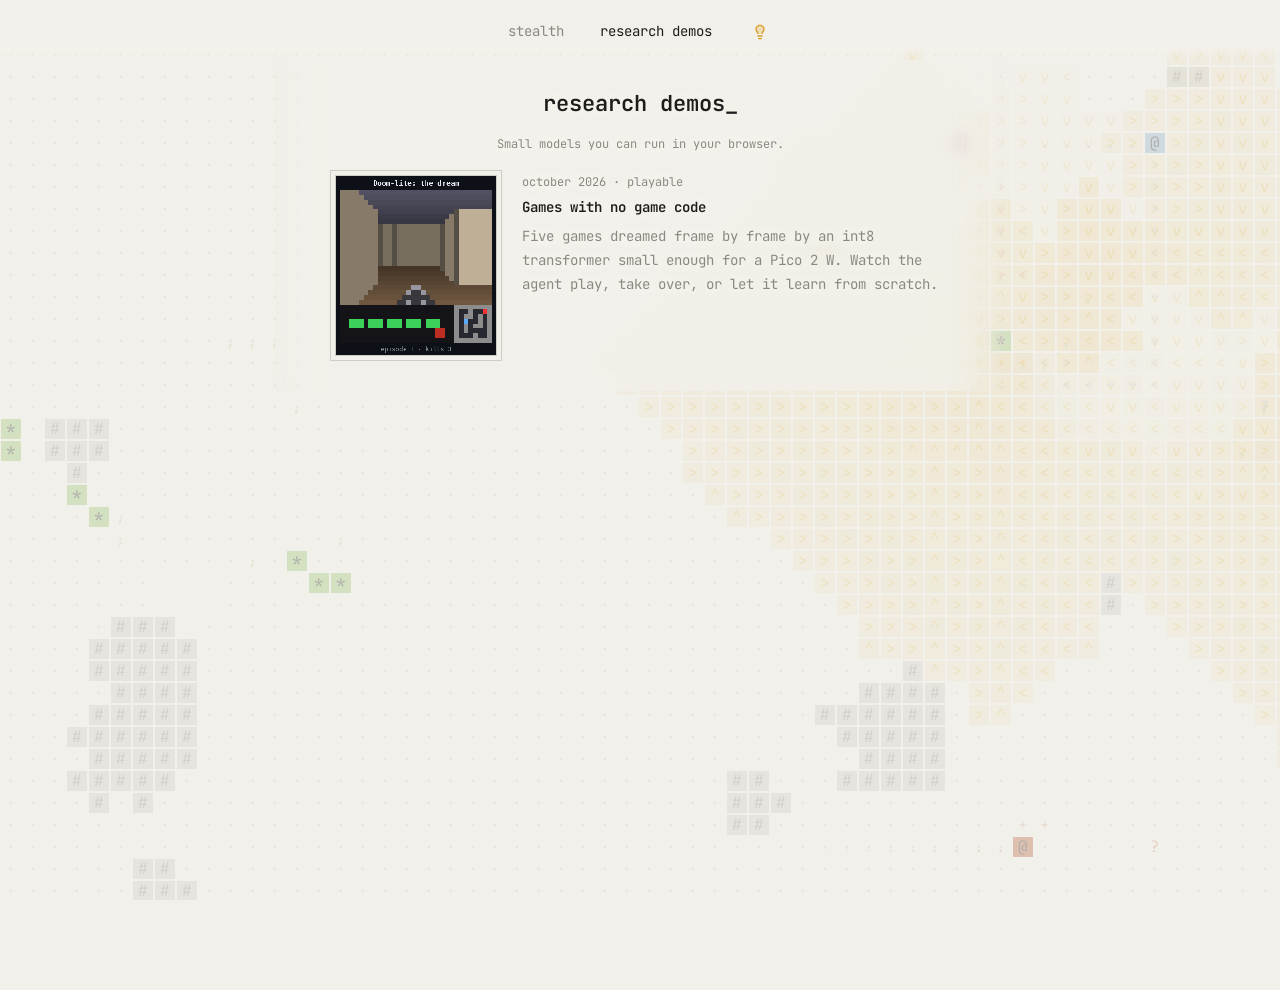
==== demos.html @ bd8e2ba2 "Added the page" ====
<!doctype html>
<html lang="en">
<head>
  <meta charset="utf-8">
  <meta name="viewport" content="width=device-width, initial-scale=1">
  <title>Research Demos · Verdin Systems</title>
  <link rel="icon" href="data:image/svg+xml,<svg xmlns='http://www.w3.org/2000/svg' viewBox='0 0 16 16'><rect width='16' height='16' fill='%23d8b23c'/></svg>">
  <script>try { if (localStorage.getItem('theme') === 'dark') document.documentElement.dataset.theme = 'dark'; } catch {}</script>
  <link rel="preconnect" href="https://fonts.googleapis.com">
  <link rel="preconnect" href="https://fonts.gstatic.com" crossorigin>
  <link rel="stylesheet" href="https://fonts.googleapis.com/css2?family=JetBrains+Mono:wght@400;600&display=swap">
  <link rel="stylesheet" href="style.css">
</head>
<body class="post">
  <canvas id="world" aria-hidden="true"></canvas>
  <nav>
    <a href="index.html">stealth</a>
    <a href="demos.html" aria-current="page">research demos</a>
    <button id="lamp" aria-label="Toggle light" aria-pressed="true">
      <svg width="16" height="16" viewBox="0 0 24 24" fill="none" stroke="currentColor" stroke-width="2" stroke-linecap="round" stroke-linejoin="round"><path d="M15 14c.2-1 .7-1.7 1.5-2.5 1-.9 1.5-2.2 1.5-3.5A6 6 0 0 0 6 8c0 1 .2 2.2 1.5 3.5.7.7 1.3 1.5 1.5 2.5"/><path d="M9 18h6"/><path d="M10 22h4"/></svg>
    </button>
  </nav>
    <main class="post">
    <h1>research demos<span class="cursor">_</span></h1>
    <p class="meta">Small models you can run in your browser.</p>
    <ul class="posts">
      <li>
        <a href="tinyworldformer.html">
          <img src="media/dream_doomlite.gif" alt="Doom-lite, dreamed frame by frame" width="160">
          <span>
            <span class="meta">october 2026 · playable</span>
            <strong>Games with no game code</strong>
            <span class="summary">Five games dreamed frame by frame by an int8 transformer small enough for a Pico 2 W. Watch the agent play, take over, or let it learn from scratch.</span>
          </span>
        </a>
      </li>
    </ul>
  </main>
  <script src="sim.js"></script>
</body>
</html>
---- style.css ----
:root {
  color-scheme: light;
  --bg: #f2f0ea; --fg: #1d1d1b; --muted: #8a8882; --ink: #1d1d1b;
  --g: #d4658f; --d: #8a8882; --y: #dcaa28; --r: #b4532a; --s: #8cc062; --b: #7fa6c9;
  --trail: #cfccc3;
}
:root[data-theme="dark"] {
  color-scheme: dark;
  --bg: #1a1a19; --fg: #ecebe6; --muted: #7d7c77; --ink: #1a1a19;
  --g: #e58fb7; --d: #5b5a56; --y: #d8b23c; --r: #b85a2e; --s: #8fb56a; --b: #7d97ad;
  --trail: #3a3936;
}

* { margin: 0; box-sizing: border-box; }
html, body { height: 100%; }
body {
  background: var(--bg); color: var(--fg); overflow: hidden; cursor: crosshair; touch-action: none;
  font: 14px/1.7 "JetBrains Mono", ui-monospace, "SF Mono", Menlo, Consolas, monospace;
}

#world { position: fixed; inset: 0; width: 100%; height: 100%; pointer-events: none; }

nav {
  position: fixed; top: 20px; left: 0; right: 0; z-index: 1;
  display: flex; justify-content: center; align-items: center; gap: 36px;
}
nav a { color: var(--muted); text-decoration: none; }
nav a:hover, nav a[aria-current] { color: var(--fg); }
nav button { background: none; border: 0; padding: 4px; color: var(--muted); cursor: pointer; display: grid; }
nav button:hover { color: var(--fg); }
nav button[aria-pressed="true"] { color: #d99a1c; }
nav button[aria-pressed="true"] svg { fill: currentColor; fill-opacity: .25; }

/* switching theme: the new colors spread outward from the bulb */
::view-transition-old(root), ::view-transition-new(root) { animation: none; mix-blend-mode: normal; }
::view-transition-old(root) { z-index: 0; }
::view-transition-new(root) { z-index: 1; }

#hud {
  position: fixed; top: 20px; right: max(16px, 4vw); z-index: 1;
  font-family: inherit; font-size: 10.5px; line-height: 1.5; color: var(--muted); pointer-events: none;
}

main {
  position: fixed; left: max(16px, 18vw); bottom: 22vh; z-index: 1;
}
main::before, #hud::before {
  content: ''; position: absolute; inset: -40px -80px; z-index: -1;
  background: color-mix(in srgb, var(--bg) 55%, transparent);
  -webkit-backdrop-filter: blur(8px); backdrop-filter: blur(8px);
  -webkit-mask-image: radial-gradient(closest-side, #000 65%, transparent);
  mask-image: radial-gradient(closest-side, #000 65%, transparent);
}
nav, #hud, main { text-shadow: 0 0 8px var(--bg), 0 0 8px var(--bg), 0 0 3px var(--bg); }
.mission { margin-top: 6px; color: var(--muted); }
.cursor { animation: blink 1.1s steps(1) infinite; }
@keyframes blink { 50% { opacity: 0; } }

@media (max-width: 640px) { nav { gap: 20px; font-size: 13px; } #hud { display: none; } }
@media (prefers-reduced-motion: reduce) { .cursor { animation: none; } }

/* research demos, as a post: a scrolling column over a quiet world */
body.post { overflow-x: hidden; overflow-y: auto; touch-action: auto; cursor: auto; }
body.post #world { opacity: .3; }
main.post { position: relative; left: auto; bottom: auto; width: min(620px, calc(100vw - 32px)); margin: 90px auto; }
main.post::before { inset: -30px -60px;
  -webkit-mask-image: linear-gradient(90deg, transparent, #000 60px, #000 calc(100% - 60px), transparent); mask-image: linear-gradient(90deg, transparent, #000 60px, #000 calc(100% - 60px), transparent); background: color-mix(in srgb, var(--bg) 80%, transparent); }
main.post > * + * { margin-top: 16px; }
main.post h2 { font-size: 15px; font-weight: 600; margin-top: 40px; }
main.post h1 { font-size: 22px; line-height: 1.3; font-weight: 600; margin-top: 4px; }
.meta, .caption { font-size: 12px; line-height: 1.6; color: var(--muted); }
main.post a { color: var(--fg); text-underline-offset: 3px; }
.row { display: flex; flex-wrap: wrap; gap: 4px 18px; }
main.post button { font: inherit; background: none; border: 0; padding: 0; color: var(--fg); cursor: pointer; text-decoration: underline dotted; text-underline-offset: 3px; }
main.post button[hidden] { display: none; }
main.post button[aria-pressed="true"] { color: var(--y); }
#games button, #pad button { text-decoration: none; color: var(--muted); }
#games button:hover, #games button[aria-current], #pad button:hover { color: var(--fg); }
#games button[aria-current]::before { content: '> '; color: var(--y); }
#stage { height: 44vh; display: flex; align-items: flex-end; }
#stage canvas { display: block; image-rendering: pixelated; background: #000; max-height: 100%; touch-action: none;
  box-shadow: 0 0 0 1px var(--trail), 0 0 0 7px var(--bg), 0 0 0 8px var(--trail); }
.caption { white-space: pre-wrap; margin-top: 12px; min-height: 3em; }
@media (max-width: 640px) { main.post { margin-top: 70px; } main.post::before { inset: -30px -16px; } }

/* the list of posts */
.posts { list-style: none; padding: 0; margin-top: 32px; }
.posts li + li { margin-top: 28px; }
.posts a { display: flex; gap: 20px; align-items: flex-start; text-decoration: none; color: var(--fg); }
.posts img { flex: none; image-rendering: pixelated; box-shadow: 0 0 0 1px var(--trail), 0 0 0 5px var(--bg), 0 0 0 6px var(--trail); margin: 6px; }
.posts strong { display: block; font-weight: 600; margin-top: 2px; }
.posts a:hover strong { text-decoration: underline; text-underline-offset: 3px; }
.posts .summary { display: block; margin-top: 6px; color: var(--muted); }
@media (max-width: 640px) { .posts a { flex-direction: column; } }

/* the write-up under the demo */
main.post h3 { font-size: 14px; font-weight: 600; margin-top: 28px; }
.writeup > * + * { margin-top: 16px; }
.writeup img { display: block; max-width: 100%; height: auto; image-rendering: pixelated; margin: 0 auto; }
.writeup ul, .writeup ol { padding-left: 20px; }
.writeup li + li { margin-top: 6px; }
.writeup code { overflow-wrap: anywhere; font-family: inherit; font-size: 12.5px; color: var(--muted); }
.writeup .table { overflow-x: auto; }
.writeup table { border-collapse: collapse; font-size: 12px; line-height: 1.5; min-width: 100%; }
.writeup th, .writeup td { text-align: left; vertical-align: top; padding: 5px 14px 5px 0; border-bottom: 1px solid var(--trail); }
.writeup th { font-weight: 600; color: var(--muted); }
.writeup .gallery { display: flex; flex-wrap: wrap; gap: 12px; align-items: flex-start; }
.writeup .gallery img { width: calc(25% - 9px); margin: 0; }
.video video { display: block; width: auto; max-width: 100%; max-height: 80vh; aspect-ratio: 9 / 16; background: #000;
  box-shadow: 0 0 0 1px var(--trail), 0 0 0 7px var(--bg), 0 0 0 8px var(--trail); margin: 8px; }
nav.toc { position: static; display: flex; flex-direction: column; align-items: flex-start; gap: 2px; margin-top: 40px; font-size: 13px; }
nav.toc a { color: var(--muted); text-decoration: none; }
nav.toc a:hover { color: var(--fg); }
nav.toc a::before { content: '# '; color: var(--y); }
[id] { scroll-margin-top: 64px; }
@media (max-width: 640px) { .writeup .gallery img { width: calc(50% - 6px); } }
/* on a scrolling page the nav needs its own ground */
body.post > nav { z-index: 2; top: 0; padding: 20px 0 16px; background: linear-gradient(var(--bg) 75%, transparent); }
/* centred: the column on the page, and inside it the demo, the media and the headings */
main.post h1, main.post h2, main.post > .meta, .caption, .row { text-align: center; justify-content: center; }
main.post > p:not(.meta):not(.caption) { text-align: left; }
#stage { justify-content: center; }
.video video, .writeup img { margin-left: auto; margin-right: auto; }
.writeup .gallery { justify-content: center; }
.posts a { justify-content: center; }
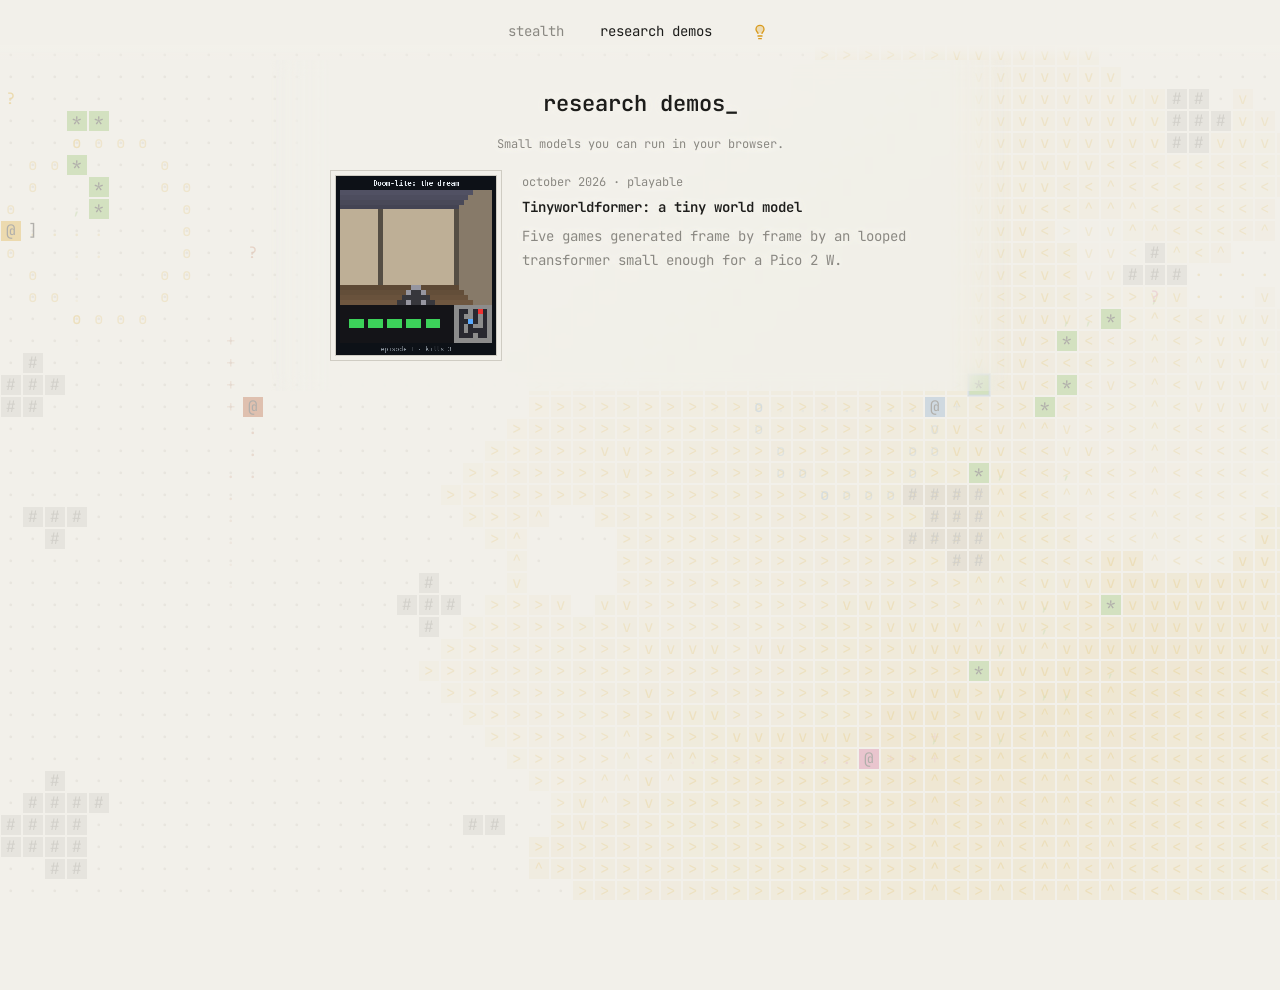
==== commit edcd3b5a: "Improvement and rendering of tinyworldformer" ====
--- a/demos.html
+++ b/demos.html
@@ -1,36 +1,46 @@
 <!doctype html>
 <html lang="en">
+
 <head>
   <meta charset="utf-8">
   <meta name="viewport" content="width=device-width, initial-scale=1">
   <title>Research Demos · Verdin Systems</title>
-  <link rel="icon" href="data:image/svg+xml,<svg xmlns='http://www.w3.org/2000/svg' viewBox='0 0 16 16'><rect width='16' height='16' fill='%23d8b23c'/></svg>">
-  <script>try { if (localStorage.getItem('theme') === 'dark') document.documentElement.dataset.theme = 'dark'; } catch {}</script>
+  <link rel="icon"
+    href="data:image/svg+xml,<svg xmlns='http://www.w3.org/2000/svg' viewBox='0 0 16 16'><rect width='16' height='16' fill='%23d8b23c'/></svg>">
+  <script>try { if (localStorage.getItem('theme') === 'dark') document.documentElement.dataset.theme = 'dark'; } catch { }</script>
   <link rel="preconnect" href="https://fonts.googleapis.com">
   <link rel="preconnect" href="https://fonts.gstatic.com" crossorigin>
   <link rel="stylesheet" href="https://fonts.googleapis.com/css2?family=JetBrains+Mono:wght@400;600&display=swap">
   <link rel="stylesheet" href="style.css">
 </head>
+
 <body class="post">
   <canvas id="world" aria-hidden="true"></canvas>
   <nav>
     <a href="index.html">stealth</a>
     <a href="demos.html" aria-current="page">research demos</a>
     <button id="lamp" aria-label="Toggle light" aria-pressed="true">
-      <svg width="16" height="16" viewBox="0 0 24 24" fill="none" stroke="currentColor" stroke-width="2" stroke-linecap="round" stroke-linejoin="round"><path d="M15 14c.2-1 .7-1.7 1.5-2.5 1-.9 1.5-2.2 1.5-3.5A6 6 0 0 0 6 8c0 1 .2 2.2 1.5 3.5.7.7 1.3 1.5 1.5 2.5"/><path d="M9 18h6"/><path d="M10 22h4"/></svg>
+      <svg width="16" height="16" viewBox="0 0 24 24" fill="none" stroke="currentColor" stroke-width="2"
+        stroke-linecap="round" stroke-linejoin="round">
+        <path
+          d="M15 14c.2-1 .7-1.7 1.5-2.5 1-.9 1.5-2.2 1.5-3.5A6 6 0 0 0 6 8c0 1 .2 2.2 1.5 3.5.7.7 1.3 1.5 1.5 2.5" />
+        <path d="M9 18h6" />
+        <path d="M10 22h4" />
+      </svg>
     </button>
   </nav>
-    <main class="post">
+  <main class="post">
     <h1>research demos<span class="cursor">_</span></h1>
     <p class="meta">Small models you can run in your browser.</p>
     <ul class="posts">
       <li>
-        <a href="tinyworldformer.html">
+        <a href="posts/tinyworldformer.html">
           <img src="media/dream_doomlite.gif" alt="Doom-lite, dreamed frame by frame" width="160">
           <span>
             <span class="meta">october 2026 · playable</span>
-            <strong>Games with no game code</strong>
-            <span class="summary">Five games dreamed frame by frame by an int8 transformer small enough for a Pico 2 W. Watch the agent play, take over, or let it learn from scratch.</span>
+            <strong>Tinyworldformer: a tiny world model</strong>
+            <span class="summary">Five games generated frame by frame by an looped transformer small enough for a Pico 2
+              W.</span>
           </span>
         </a>
       </li>
@@ -38,4 +48,5 @@
   </main>
   <script src="sim.js"></script>
 </body>
-</html>
+
+</html>
--- a/style.css
+++ b/style.css
@@ -123,3 +123,5 @@
 .video video, .writeup img { margin-left: auto; margin-right: auto; }
 .writeup .gallery { justify-content: center; }
 .posts a { justify-content: center; }
+.repo a { display: inline-flex; align-items: center; gap: 8px; font-size: 13px; text-decoration: none; }
+.repo a:hover { text-decoration: underline; text-underline-offset: 3px; }
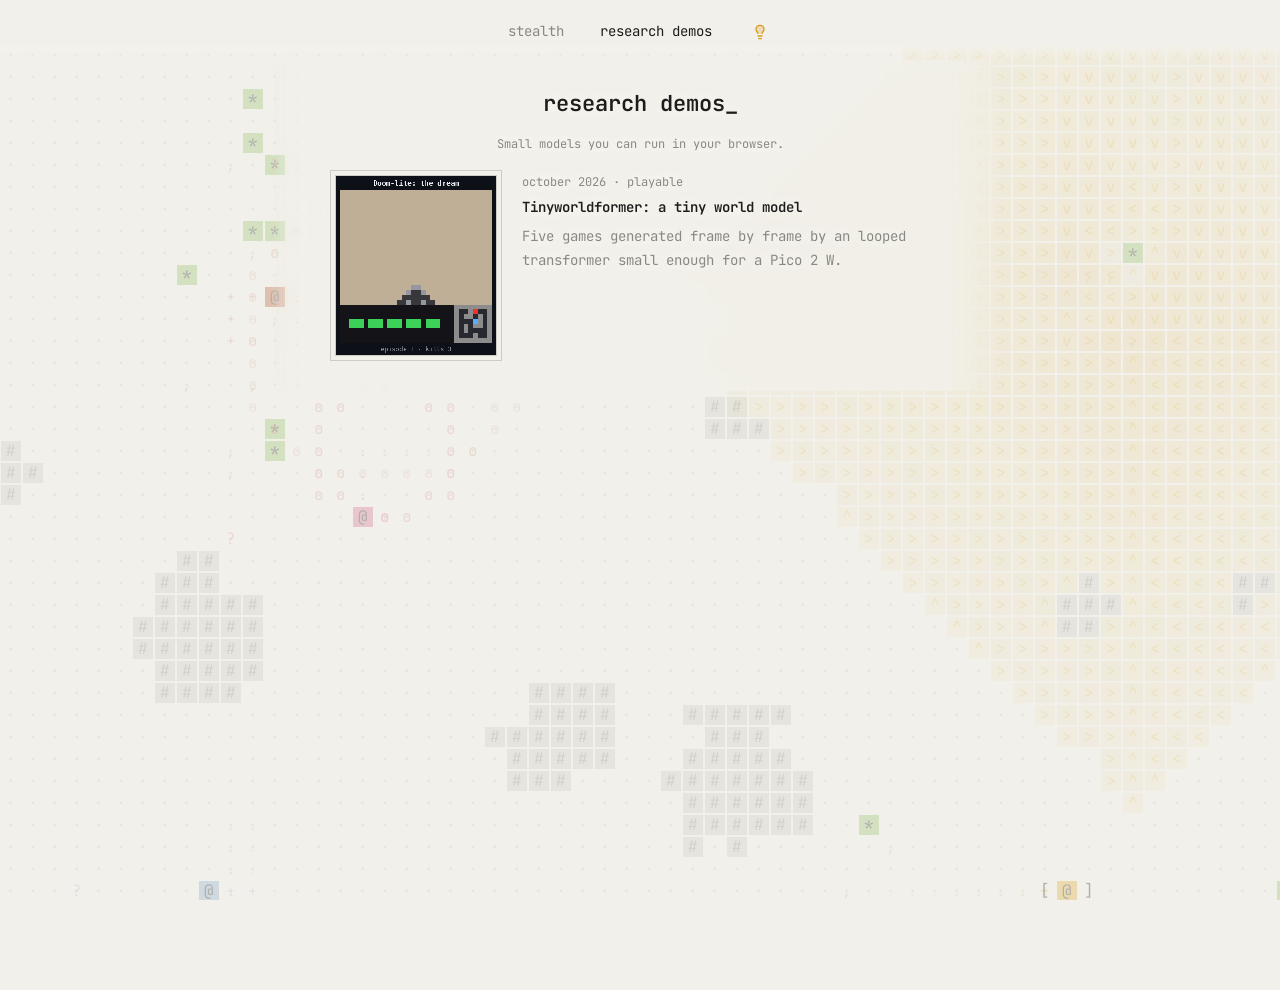
==== commit d777542c: "Rename demos" ====
--- a/demos.html
+++ b/demos.html
@@ -4,7 +4,7 @@
 <head>
   <meta charset="utf-8">
   <meta name="viewport" content="width=device-width, initial-scale=1">
-  <title>Research Demos · Verdin Systems</title>
+  <title>Research Demos</title>
   <link rel="icon"
     href="data:image/svg+xml,<svg xmlns='http://www.w3.org/2000/svg' viewBox='0 0 16 16'><rect width='16' height='16' fill='%23d8b23c'/></svg>">
   <script>try { if (localStorage.getItem('theme') === 'dark') document.documentElement.dataset.theme = 'dark'; } catch { }</script>
